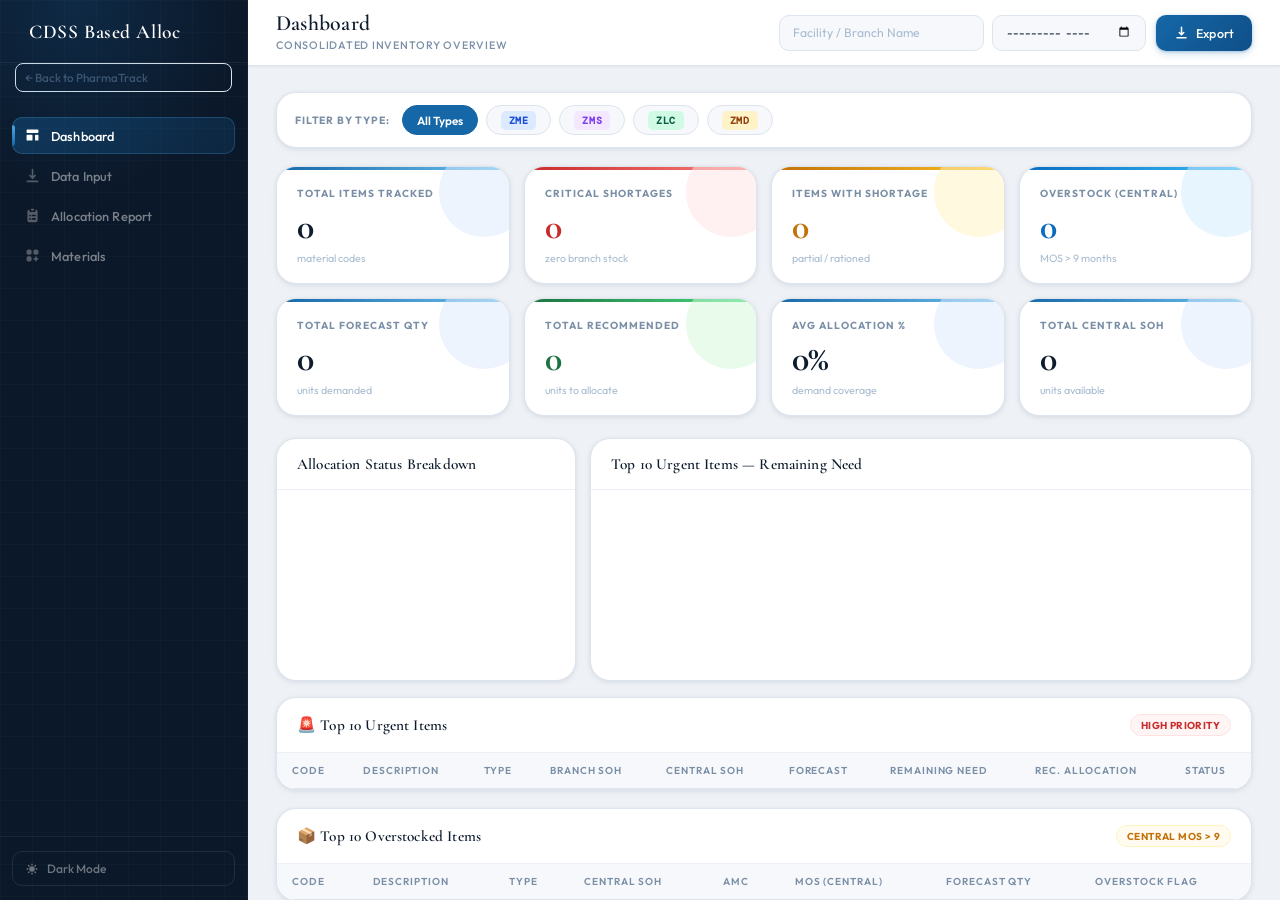
==== pharma-alloc.html @ 8d83d988 "Add files via upload" ====
<!DOCTYPE html>
<html lang="en" data-theme="light">
<head>
  <meta charset="UTF-8" />
  <meta name="viewport" content="width=device-width, initial-scale=1.0" />
  <title>CDSS Based Alloc — Pharmaceutical Inventory Allocation System</title>
  <link rel="preconnect" href="https://fonts.googleapis.com" />
  <link rel="preconnect" href="https://fonts.gstatic.com" crossorigin />
  <link href="https://fonts.googleapis.com/css2?family=Cormorant+Garamond:ital,wght@0,400;0,500;0,600;0,700;1,400&family=Outfit:wght@300;400;500;600;700&family=DM+Mono:wght@400;500&display=swap" rel="stylesheet" />
  <script src="https://cdn.jsdelivr.net/npm/chart.js@4.4.0/dist/chart.umd.min.js"></script>
  <script src="https://cdn.jsdelivr.net/npm/papaparse@5.4.1/papaparse.min.js"></script>
  <script src="https://cdn.jsdelivr.net/npm/xlsx@0.18.5/dist/xlsx.full.min.js"></script>
  <!-- Shared PharmaTrack login session -->
  <script src="https://cdn.jsdelivr.net/npm/@supabase/supabase-js@2"></script>

  <style>
    /* ═══════════════════════════════════════
       TOKENS
    ═══════════════════════════════════════ */
    :root {
      /* Layout */
      --sidebar-w: 248px;
      --header-h: 66px;

      /* Fonts */
      --f-display: 'Cormorant Garamond', Georgia, serif;
      --f-body:    'Outfit', system-ui, sans-serif;
      --f-mono:    'DM Mono', monospace;

      /* Palette – light */
      --bg:            #eef2f7;
      --surface:       #ffffff;
      --surface-2:     #f6f8fb;
      --surface-3:     #f0f4f9;

      --sidebar-bg:    #0b1829;
      --sidebar-2:     #0f2039;
      --sidebar-glow:  rgba(29,122,200,0.18);

      --accent:        #1567a8;
      --accent-h:      #0f4f87;
      --accent-l:      #dbeafe;
      --accent-glow:   rgba(21,103,168,0.18);

      --gold:          #b8892e;
      --gold-l:        #fef3c7;

      --text:          #0e1c2d;
      --text-2:        #3d5168;
      --text-3:        #7a8ea5;
      --text-4:        #a8bcd0;

      --border:        #dde4ed;
      --border-l:      #edf1f7;

      --danger:        #c92a2a;
      --danger-2:      #e03131;
      --danger-l:      #ffe3e3;
      --danger-bg:     #fff5f5;

      --warn:          #c2720a;
      --warn-2:        #e08b0a;
      --warn-l:        #fff3bf;
      --warn-bg:       #fffbf0;

      --success:       #1a7340;
      --success-2:     #2f9e5b;
      --success-l:     #d3f9d8;
      --success-bg:    #f0fff4;

      --info:          #0b6bbf;
      --info-l:        #d0ebff;
      --info-bg:       #f0f8ff;

      /* Shadows */
      --s-xs: 0 1px 2px rgba(14,28,45,0.05);
      --s-sm: 0 1px 4px rgba(14,28,45,0.07), 0 2px 8px rgba(14,28,45,0.04);
      --s-md: 0 4px 16px rgba(14,28,45,0.09), 0 2px 6px rgba(14,28,45,0.04);
      --s-lg: 0 8px 32px rgba(14,28,45,0.12), 0 4px 12px rgba(14,28,45,0.05);

      /* Radii */
      --r-sm:  6px;
      --r-md:  10px;
      --r-lg:  14px;
      --r-xl:  20px;
    }

    [data-theme="dark"] {
      --bg:         #080f1c;
      --surface:    #0f1e32;
      --surface-2:  #142540;
      --surface-3:  #192d4d;
      --text:       #dde8f3;
      --text-2:     #90aac6;
      --text-3:     #5d7a96;
      --text-4:     #3a5270;
      --border:     #1d3050;
      --border-l:   #162540;
      --accent-l:   #1a3558;
      --danger-bg:  #1f0d0d;
      --danger-l:   #3d1515;
      --warn-bg:    #1e1200;
      --warn-l:     #3a2500;
      --success-bg: #0a1f12;
      --success-l:  #183325;
      --info-bg:    #0a1b2e;
      --info-l:     #132a45;
      --s-sm: 0 1px 4px rgba(0,0,0,0.4), 0 2px 8px rgba(0,0,0,0.25);
      --s-md: 0 4px 16px rgba(0,0,0,0.5), 0 2px 6px rgba(0,0,0,0.3);
      --s-lg: 0 8px 32px rgba(0,0,0,0.6), 0 4px 12px rgba(0,0,0,0.35);
    }

    /* ═══════════════════════════════════════
       RESET
    ═══════════════════════════════════════ */
    *, *::before, *::after { box-sizing: border-box; margin: 0; padding: 0; }
    html { font-size: 15px; -webkit-font-smoothing: antialiased; }
    body {
      font-family: var(--f-body);
      background: var(--bg);
      color: var(--text);
      display: flex;
      min-height: 100vh;
      overflow: hidden;
    }
    a { text-decoration: none; }
    button { cursor: pointer; font-family: var(--f-body); }
    input, textarea, select { font-family: var(--f-body); }

    /* ═══════════════════════════════════════
       SIDEBAR
    ═══════════════════════════════════════ */
    .sidebar {
      width: var(--sidebar-w);
      background: var(--sidebar-bg);
      display: flex;
      flex-direction: column;
      position: fixed;
      top: 0; left: 0; bottom: 0;
      z-index: 200;
      transition: transform 0.3s cubic-bezier(.4,0,.2,1);
      border-right: 1px solid rgba(255,255,255,0.04);
    }

    /* Ambient glow behind logo */
    .sidebar::before {
      content: '';
      position: absolute;
      top: 0; left: 0; right: 0;
      height: 200px;
      background: radial-gradient(ellipse at 30% 0%, var(--sidebar-glow) 0%, transparent 70%);
      pointer-events: none;
    }

    /* Fine grid pattern texture */
    .sidebar::after {
      content: '';
      position: absolute;
      inset: 0;
      background-image:
        linear-gradient(rgba(255,255,255,0.02) 1px, transparent 1px),
        linear-gradient(90deg, rgba(255,255,255,0.02) 1px, transparent 1px);
      background-size: 32px 32px;
      pointer-events: none;
    }

    .sidebar-logo {
      display: flex;
      align-items: center;
      gap: 11px;
      padding: 20px 18px 18px;
      border-bottom: 1px solid rgba(255,255,255,0.06);
      position: relative;
      z-index: 1;
    }

    .logo-mark {
      flex-shrink: 0;
      filter: drop-shadow(0 2px 10px rgba(21,103,168,0.6));
    }

    .logo-text {
      font-family: var(--f-display);
      font-size: 1.3rem;
      font-weight: 600;
      color: #fff;
      letter-spacing: 0.03em;
    }

    .sidebar-nav {
      padding: 14px 12px;
      display: flex;
      flex-direction: column;
      gap: 3px;
      flex: 1;
      position: relative;
      z-index: 1;
    }

    .nav-item {
      display: flex;
      align-items: center;
      gap: 10px;
      padding: 10px 12px;
      border-radius: var(--r-md);
      color: rgba(255,255,255,0.45);
      font-size: 0.855rem;
      font-weight: 500;
      letter-spacing: 0.01em;
      transition: all 0.18s ease;
      position: relative;
      overflow: hidden;
    }

    .nav-item svg { width: 17px; height: 17px; flex-shrink: 0; opacity: 0.65; transition: opacity 0.18s; }
    .nav-item:hover { background: rgba(255,255,255,0.06); color: rgba(255,255,255,0.85); }
    .nav-item:hover svg { opacity: 0.9; }

    .nav-item.active {
      background: linear-gradient(135deg, rgba(21,103,168,0.35) 0%, rgba(21,103,168,0.18) 100%);
      color: #fff;
      box-shadow: inset 0 0 0 1px rgba(77,166,224,0.25);
    }

    .nav-item.active::before {
      content: '';
      position: absolute;
      left: 0; top: 22%; bottom: 22%;
      width: 3px;
      background: linear-gradient(180deg, #4da6e0, #1567a8);
      border-radius: 0 3px 3px 0;
    }

    .nav-item.active svg { opacity: 1; }

    .sidebar-bottom {
      padding: 14px 12px;
      border-top: 1px solid rgba(255,255,255,0.06);
      position: relative;
      z-index: 1;
    }

    .theme-toggle {
      display: flex;
      align-items: center;
      gap: 8px;
      width: 100%;
      padding: 9px 12px;
      border-radius: var(--r-md);
      background: transparent;
      border: 1px solid rgba(255,255,255,0.09);
      color: rgba(255,255,255,0.4);
      font-size: 0.8rem;
      font-weight: 500;
      transition: all 0.18s;
    }

    .theme-toggle:hover {
      background: rgba(255,255,255,0.06);
      color: rgba(255,255,255,0.75);
      border-color: rgba(255,255,255,0.18);
    }

    .theme-toggle svg { width: 14px; height: 14px; flex-shrink: 0; }
    [data-theme="light"] .icon-moon { display: none; }
    [data-theme="dark"]  .icon-sun  { display: none; }

    /* ═══════════════════════════════════════
       MAIN CONTENT
    ═══════════════════════════════════════ */
    .main-content {
      margin-left: var(--sidebar-w);
      flex: 1;
      display: flex;
      flex-direction: column;
      height: 100vh;
      overflow: hidden;
    }

    /* ═══════════════════════════════════════
       TOP HEADER
    ═══════════════════════════════════════ */
    .top-header {
      height: var(--header-h);
      background: var(--surface);
      border-bottom: 1px solid var(--border);
      display: flex;
      align-items: center;
      justify-content: space-between;
      padding: 0 28px;
      gap: 16px;
      flex-shrink: 0;
      box-shadow: var(--s-xs);
      position: relative;
      z-index: 10;
    }

    .header-left { display: flex; align-items: center; gap: 14px; }

    .menu-toggle {
      display: none;
      background: none;
      border: none;
      color: var(--text-3);
      padding: 6px;
      border-radius: var(--r-sm);
      transition: background 0.15s;
    }

    .menu-toggle:hover { background: var(--surface-2); }
    .menu-toggle svg { width: 20px; height: 20px; display: block; }

    #pageTitle {
      font-family: var(--f-display);
      font-size: 1.45rem;
      font-weight: 600;
      color: var(--text);
      letter-spacing: 0.01em;
      line-height: 1;
    }

    #pageSubtitle {
      font-size: 0.72rem;
      color: var(--text-3);
      margin-top: 3px;
      letter-spacing: 0.07em;
      text-transform: uppercase;
      font-weight: 500;
    }

    .header-right { display: flex; align-items: center; gap: 10px; }

    .report-meta { display: flex; gap: 8px; }

    .meta-input {
      height: 36px;
      padding: 0 13px;
      border: 1px solid var(--border);
      border-radius: var(--r-md);
      background: var(--surface-2);
      color: var(--text);
      font-size: 0.815rem;
      outline: none;
      transition: border-color 0.2s, box-shadow 0.2s;
    }

    .meta-input:focus {
      border-color: var(--accent);
      box-shadow: 0 0 0 3px var(--accent-glow);
    }

    .meta-input::placeholder { color: var(--text-4); }

    /* ═══════════════════════════════════════
       BUTTONS
    ═══════════════════════════════════════ */
    .btn {
      display: inline-flex;
      align-items: center;
      gap: 7px;
      height: 36px;
      padding: 0 18px;
      border-radius: var(--r-md);
      font-size: 0.835rem;
      font-weight: 500;
      cursor: pointer;
      border: none;
      transition: all 0.2s ease;
      letter-spacing: 0.01em;
      white-space: nowrap;
    }

    .btn svg { width: 15px; height: 15px; flex-shrink: 0; }

    .btn-primary {
      background: linear-gradient(135deg, var(--accent) 0%, var(--accent-h) 100%);
      color: #fff;
      box-shadow: 0 1px 3px rgba(21,103,168,0.3), 0 3px 8px rgba(21,103,168,0.18);
    }

    .btn-primary:hover {
      background: linear-gradient(135deg, #1a78bf 0%, var(--accent) 100%);
      box-shadow: 0 2px 8px rgba(21,103,168,0.4), 0 6px 16px rgba(21,103,168,0.22);
      transform: translateY(-1px);
    }

    .btn-primary:active { transform: translateY(0); box-shadow: var(--s-xs); }

    .btn-outline {
      background: transparent;
      color: var(--text-2);
      border: 1px solid var(--border);
    }

    .btn-outline:hover {
      background: var(--surface-2);
      color: var(--text);
      border-color: var(--text-3);
    }

    .btn-outline.btn-danger { color: var(--danger); border-color: var(--danger-l); }
    .btn-outline.btn-danger:hover { background: var(--danger-bg); border-color: var(--danger-2); }

    .btn-lg {
      height: 44px;
      padding: 0 26px;
      font-size: 0.9rem;
      border-radius: var(--r-lg);
    }

    .btn-sm {
      height: 30px;
      padding: 0 12px;
      font-size: 0.775rem;
      border-radius: var(--r-sm);
    }

    .btn-icon {
      width: 26px;
      height: 26px;
      display: inline-flex;
      align-items: center;
      justify-content: center;
      border-radius: var(--r-sm);
      border: none;
      font-size: 1.1rem;
      line-height: 1;
      transition: all 0.15s;
    }

    .btn-danger-icon { background: var(--danger-bg); color: var(--danger); }
    .btn-danger-icon:hover { background: var(--danger-l); }

    /* Export Dropdown */
    .export-dropdown {
      display: none;
      position: absolute;
      top: calc(var(--header-h) - 6px);
      right: 28px;
      background: var(--surface);
      border: 1px solid var(--border);
      border-radius: var(--r-lg);
      box-shadow: var(--s-lg);
      overflow: hidden;
      min-width: 170px;
      z-index: 300;
      animation: fadeDown 0.15s ease;
    }

    @keyframes fadeDown {
      from { opacity: 0; transform: translateY(-4px); }
      to   { opacity: 1; transform: translateY(0); }
    }

    .export-dropdown.open { display: block; }

    .export-dropdown button {
      display: block;
      width: 100%;
      text-align: left;
      padding: 11px 18px;
      border: none;
      background: none;
      font-size: 0.845rem;
      color: var(--text);
      transition: background 0.12s;
    }

    .export-dropdown button:hover { background: var(--surface-2); }
    .export-dropdown button:first-child { border-radius: var(--r-lg) var(--r-lg) 0 0; }
    .export-dropdown button:last-child  { border-radius: 0 0 var(--r-lg) var(--r-lg); }

    /* ═══════════════════════════════════════
       TAB CONTENT
    ═══════════════════════════════════════ */
    .tab-content {
      display: none;
      flex: 1;
      overflow-y: auto;
      padding: 26px 28px;
    }

    .tab-content.active { display: block; }

    /* Scrollbar */
    .tab-content::-webkit-scrollbar { width: 5px; }
    .tab-content::-webkit-scrollbar-track { background: transparent; }
    .tab-content::-webkit-scrollbar-thumb { background: var(--border); border-radius: 3px; }

    /* ═══════════════════════════════════════
       KPI GRID
    ═══════════════════════════════════════ */
    .kpi-grid {
      display: grid;
      grid-template-columns: repeat(4, 1fr);
      gap: 14px;
      margin-bottom: 22px;
    }

    .kpi-card {
      background: var(--surface);
      border-radius: var(--r-xl);
      padding: 20px 20px 18px;
      box-shadow: var(--s-sm);
      border: 1px solid var(--border);
      position: relative;
      overflow: hidden;
      transition: box-shadow 0.22s, transform 0.22s;
    }

    .kpi-card:hover { box-shadow: var(--s-md); transform: translateY(-2px); }

    /* Gradient accent top bar */
    .kpi-card::before {
      content: '';
      position: absolute;
      top: 0; left: 0; right: 0;
      height: 3px;
      background: linear-gradient(90deg, var(--accent) 0%, #6dc3f0 100%);
      border-radius: var(--r-xl) var(--r-xl) 0 0;
    }

    /* Soft background wash */
    .kpi-card::after {
      content: '';
      position: absolute;
      right: -20px; top: -20px;
      width: 90px; height: 90px;
      border-radius: 50%;
      background: var(--accent-l);
      opacity: 0.5;
      pointer-events: none;
    }

    .kpi-card.kpi-danger::before { background: linear-gradient(90deg, var(--danger), #fc8181); }
    .kpi-card.kpi-danger::after  { background: var(--danger-l); }
    .kpi-card.kpi-warn::before   { background: linear-gradient(90deg, var(--warn), #fbbf24); }
    .kpi-card.kpi-warn::after    { background: var(--warn-l); }
    .kpi-card.kpi-info::before   { background: linear-gradient(90deg, var(--info), #38bdf8); }
    .kpi-card.kpi-info::after    { background: var(--info-l); }
    .kpi-card.kpi-success::before { background: linear-gradient(90deg, var(--success), #4ade80); }
    .kpi-card.kpi-success::after  { background: var(--success-l); }

    .kpi-label {
      font-size: 0.68rem;
      font-weight: 700;
      letter-spacing: 0.1em;
      text-transform: uppercase;
      color: var(--text-3);
      margin-bottom: 9px;
      position: relative;
      z-index: 1;
    }

    .kpi-value {
      font-family: var(--f-display);
      font-size: 2.4rem;
      font-weight: 700;
      color: var(--text);
      line-height: 1;
      letter-spacing: -0.02em;
      position: relative;
      z-index: 1;
    }

    .kpi-danger .kpi-value  { color: var(--danger); }
    .kpi-warn   .kpi-value  { color: var(--warn); }
    .kpi-success .kpi-value { color: var(--success); }
    .kpi-info   .kpi-value  { color: var(--info); }

    .kpi-sub {
      font-size: 0.71rem;
      color: var(--text-4);
      margin-top: 6px;
      position: relative;
      z-index: 1;
    }

    /* ═══════════════════════════════════════
       CHARTS ROW
    ═══════════════════════════════════════ */
    .charts-row {
      display: grid;
      grid-template-columns: 300px 1fr;
      gap: 14px;
      margin-bottom: 16px;
    }

    .chart-card {
      background: var(--surface);
      border-radius: var(--r-xl);
      border: 1px solid var(--border);
      box-shadow: var(--s-sm);
      overflow: hidden;
    }

    .card-header {
      display: flex;
      align-items: center;
      justify-content: space-between;
      padding: 16px 20px;
      border-bottom: 1px solid var(--border-l);
    }

    .card-header h3 {
      font-family: var(--f-display);
      font-size: 1.02rem;
      font-weight: 600;
      color: var(--text);
      letter-spacing: 0.01em;
    }

    .chart-wrap { padding: 18px; }

    /* ═══════════════════════════════════════
       TABLE CARDS
    ═══════════════════════════════════════ */
    .tables-row { margin-bottom: 18px; }

    .table-card {
      background: var(--surface);
      border-radius: var(--r-xl);
      border: 1px solid var(--border);
      box-shadow: var(--s-sm);
      overflow: hidden;
      margin-bottom: 14px;
    }

    .table-scroll { overflow-x: auto; }
    .table-scroll::-webkit-scrollbar { height: 4px; }
    .table-scroll::-webkit-scrollbar-thumb { background: var(--border); border-radius: 3px; }

    .data-table {
      width: 100%;
      border-collapse: collapse;
      font-size: 0.815rem;
    }

    .data-table th {
      background: var(--surface-2);
      color: var(--text-3);
      font-weight: 600;
      font-size: 0.67rem;
      letter-spacing: 0.09em;
      text-transform: uppercase;
      padding: 11px 15px;
      text-align: left;
      border-bottom: 1px solid var(--border);
      white-space: nowrap;
    }

    .data-table td {
      padding: 10px 15px;
      border-bottom: 1px solid var(--border-l);
      color: var(--text);
      vertical-align: middle;
    }

    .data-table tbody tr:last-child td { border-bottom: none; }

    .data-table tbody tr {
      transition: background 0.12s;
    }

    .data-table tbody tr:hover td {
      background: var(--surface-2);
    }

    .data-table .sortable { cursor: pointer; user-select: none; }
    .data-table .sortable:hover { color: var(--text-2); }
    .sort-icon { opacity: 0.35; font-size: 0.6rem; margin-left: 2px; }

    /* ═══════════════════════════════════════
       BADGES
    ═══════════════════════════════════════ */
    .badge {
      display: inline-flex;
      align-items: center;
      height: 22px;
      padding: 0 10px;
      border-radius: 100px;
      font-size: 0.67rem;
      font-weight: 700;
      letter-spacing: 0.04em;
      text-transform: uppercase;
    }

    .badge-danger  { background: var(--danger-bg);  color: var(--danger);  border: 1px solid var(--danger-l); }
    .badge-warn    { background: var(--warn-bg);    color: var(--warn);    border: 1px solid var(--warn-l); }
    .badge-success { background: var(--success-bg); color: var(--success); border: 1px solid var(--success-l); }
    .badge-info    { background: var(--info-bg);    color: var(--info);    border: 1px solid var(--info-l); }

    /* ═══════════════════════════════════════
       STATUS DOTS
    ═══════════════════════════════════════ */
    .dot {
      width: 8px; height: 8px;
      border-radius: 50%;
      display: inline-block;
      flex-shrink: 0;
    }

    .dot-empty   { background: var(--text-4); }
    .dot-ok      { background: var(--success-2); box-shadow: 0 0 0 3px var(--success-l); }
    .dot-warn    { background: var(--warn-2);    box-shadow: 0 0 0 3px var(--warn-l); }
    .dot-danger  { background: var(--danger-2);  box-shadow: 0 0 0 3px var(--danger-l); }

    /* ═══════════════════════════════════════
       DATA INPUT
    ═══════════════════════════════════════ */
    .data-input-grid {
      display: grid;
      grid-template-columns: repeat(3, 1fr);
      gap: 14px;
      margin-bottom: 18px;
    }

    .input-card {
      background: var(--surface);
      border-radius: var(--r-xl);
      border: 1px solid var(--border);
      box-shadow: var(--s-sm);
      overflow: hidden;
    }

    .input-status {
      display: flex;
      align-items: center;
      gap: 6px;
      font-size: 0.775rem;
      color: var(--text-3);
      font-weight: 500;
    }

    .card-desc {
      font-size: 0.77rem;
      color: var(--text-3);
      margin-top: 2px;
    }

    .upload-zone {
      margin: 0 16px 16px;
      border: 1.5px dashed var(--border);
      border-radius: var(--r-lg);
      padding: 26px 18px;
      text-align: center;
      cursor: pointer;
      transition: all 0.2s;
      background: var(--surface-2);
    }

    .upload-zone:hover,
    .upload-zone.drag-over {
      border-color: var(--accent);
      background: var(--accent-l);
    }

    .upload-zone svg {
      width: 34px; height: 34px;
      color: var(--text-4);
      margin-bottom: 10px;
      transition: color 0.2s;
    }

    .upload-zone:hover svg { color: var(--accent); }

    .upload-zone p {
      font-size: 0.82rem;
      color: var(--text-2);
      margin-bottom: 4px;
      line-height: 1.5;
    }

    .upload-zone span {
      font-size: 0.71rem;
      color: var(--text-4);
    }

    .upload-link { color: var(--accent); font-weight: 600; }

    .file-input { display: none; }

    .paste-area { padding: 0 16px 16px; }

    .paste-area label {
      display: block;
      font-size: 0.7rem;
      font-weight: 700;
      text-transform: uppercase;
      letter-spacing: 0.09em;
      color: var(--text-3);
      margin-bottom: 8px;
    }

    .paste-area textarea {
      width: 100%;
      padding: 10px 12px;
      border: 1px solid var(--border);
      border-radius: var(--r-md);
      background: var(--surface-2);
      color: var(--text);
      font-family: var(--f-mono);
      font-size: 0.77rem;
      resize: vertical;
      outline: none;
      transition: border-color 0.2s, box-shadow 0.2s;
      margin-bottom: 8px;
      line-height: 1.6;
    }

    .paste-area textarea:focus {
      border-color: var(--accent);
      box-shadow: 0 0 0 3px var(--accent-glow);
    }

    .data-preview {
      padding: 0 16px 12px;
      font-size: 0.775rem;
      color: var(--text-3);
    }

    /* ═══════════════════════════════════════
       ACTION BAR
    ═══════════════════════════════════════ */
    .action-bar {
      display: flex;
      align-items: center;
      gap: 10px;
      padding: 18px 0 4px;
      flex-wrap: wrap;
    }

    /* ═══════════════════════════════════════
       FILTERS BAR
    ═══════════════════════════════════════ */
    .filters-bar {
      display: flex;
      align-items: center;
      gap: 10px;
      margin-bottom: 14px;
      flex-wrap: wrap;
    }

    .search-box {
      display: flex;
      align-items: center;
      gap: 8px;
      background: var(--surface);
      border: 1px solid var(--border);
      border-radius: var(--r-md);
      padding: 0 13px;
      height: 37px;
      flex: 1;
      min-width: 220px;
      transition: border-color 0.2s, box-shadow 0.2s;
    }

    .search-box:focus-within {
      border-color: var(--accent);
      box-shadow: 0 0 0 3px var(--accent-glow);
    }

    .search-box svg { width: 15px; height: 15px; color: var(--text-3); flex-shrink: 0; }

    .search-box input {
      border: none;
      background: none;
      font-size: 0.83rem;
      color: var(--text);
      outline: none;
      width: 100%;
    }

    .search-box input::placeholder { color: var(--text-4); }

    .filters-bar select {
      height: 37px;
      padding: 0 12px;
      border: 1px solid var(--border);
      border-radius: var(--r-md);
      background: var(--surface);
      color: var(--text);
      font-size: 0.815rem;
      outline: none;
      cursor: pointer;
      transition: border-color 0.2s;
      appearance: none;
      padding-right: 28px;
      background-image: url("data:image/svg+xml,%3Csvg xmlns='http://www.w3.org/2000/svg' width='10' height='6' viewBox='0 0 10 6'%3E%3Cpath d='M1 1l4 4 4-4' stroke='%237a8ea5' stroke-width='1.5' fill='none' stroke-linecap='round'/%3E%3C/svg%3E");
      background-repeat: no-repeat;
      background-position: right 10px center;
    }

    .filters-bar select:focus { border-color: var(--accent); }

    .filter-count {
      font-size: 0.775rem;
      color: var(--text-3);
      white-space: nowrap;
      background: var(--surface);
      border: 1px solid var(--border);
      border-radius: var(--r-sm);
      padding: 5px 12px;
      font-weight: 500;
    }

    /* ═══════════════════════════════════════
       EMPTY STATE
    ═══════════════════════════════════════ */
    .empty-state {
      text-align: center;
      padding: 56px 24px !important;
      color: var(--text-3);
    }

    .empty-icon { font-size: 2.8rem; margin-bottom: 14px; opacity: 0.45; }
    .empty-state p { font-size: 0.875rem; line-height: 1.7; }
    .empty-state strong { color: var(--accent); font-weight: 600; }

    /* ═══════════════════════════════════════
       MATERIALS
    ═══════════════════════════════════════ */
    .materials-layout {
      display: grid;
      grid-template-columns: 1fr 370px;
      gap: 18px;
    }

    .materials-editor {
      background: var(--surface);
      border-radius: var(--r-xl);
      border: 1px solid var(--border);
      box-shadow: var(--s-sm);
      padding: 20px;
    }

    .materials-info { display: flex; flex-direction: column; gap: 14px; }

    .info-card {
      background: var(--surface);
      border-radius: var(--r-xl);
      border: 1px solid var(--border);
      box-shadow: var(--s-sm);
      padding: 20px;
    }

    .info-card h4 {
      font-family: var(--f-display);
      font-size: 1rem;
      font-weight: 600;
      margin-bottom: 13px;
      color: var(--text);
    }

    .info-card ul {
      list-style: none;
      display: flex;
      flex-direction: column;
      gap: 8px;
    }

    .info-card ul li {
      font-size: 0.815rem;
      color: var(--text-2);
      padding-left: 16px;
      position: relative;
      line-height: 1.55;
    }

    .info-card ul li::before {
      content: '›';
      position: absolute;
      left: 0;
      color: var(--accent);
      font-weight: 700;
      font-size: 1rem;
      line-height: 1.3;
    }

    .ref-table { width: 100%; border-collapse: collapse; font-size: 0.79rem; }

    .ref-table td {
      padding: 7px 10px;
      border-bottom: 1px solid var(--border-l);
      color: var(--text-2);
    }

    .ref-table td:first-child {
      font-weight: 600;
      color: var(--text);
      font-family: var(--f-mono);
      font-size: 0.74rem;
      white-space: nowrap;
    }

    .ref-table tr:last-child td { border-bottom: none; }

    .mat-code-input,
    .mat-note-input {
      width: 100%;
      padding: 6px 10px;
      border: 1px solid var(--border);
      border-radius: var(--r-sm);
      background: var(--surface-2);
      color: var(--text);
      font-size: 0.815rem;
      outline: none;
      transition: border-color 0.18s, box-shadow 0.18s;
    }

    .mat-code-input:focus,
    .mat-note-input:focus {
      border-color: var(--accent);
      box-shadow: 0 0 0 2px var(--accent-glow);
    }

    /* ═══════════════════════════════════════
       TOAST
    ═══════════════════════════════════════ */
    .toast {
      position: fixed;
      bottom: 26px;
      right: 26px;
      background: var(--text);
      color: var(--surface);
      padding: 12px 22px;
      border-radius: var(--r-lg);
      font-size: 0.83rem;
      font-weight: 500;
      box-shadow: var(--s-lg);
      opacity: 0;
      transform: translateY(10px);
      transition: all 0.24s cubic-bezier(.4,0,.2,1);
      pointer-events: none;
      z-index: 1000;
      max-width: 340px;
    }

    .toast.show { opacity: 1; transform: translateY(0); }

    /* ═══════════════════════════════════════
       SECTION DIVIDER HELPER
    ═══════════════════════════════════════ */
    .section-label {
      font-size: 0.68rem;
      font-weight: 700;
      letter-spacing: 0.1em;
      text-transform: uppercase;
      color: var(--text-3);
      margin: 0 0 12px;
    }

    /* ═══════════════════════════════════════
       RESPONSIVE
    ═══════════════════════════════════════ */
    @media (max-width: 1280px) {
      .kpi-grid { grid-template-columns: repeat(4, 1fr); }
      .data-input-grid { grid-template-columns: 1fr 1fr; }
    }

    @media (max-width: 1080px) {
      .charts-row { grid-template-columns: 1fr; }
      .kpi-grid { grid-template-columns: repeat(2, 1fr); }
      .materials-layout { grid-template-columns: 1fr; }
    }

    @media (max-width: 768px) {
      :root { --sidebar-w: 0px; }
      .sidebar { transform: translateX(-248px); }
      .sidebar.open { transform: translateX(0); width: 248px; }
      .menu-toggle { display: flex; }
      .main-content { margin-left: 0; }
      .kpi-grid { grid-template-columns: repeat(2, 1fr); }
      .data-input-grid { grid-template-columns: 1fr; }
      .report-meta { display: none; }
      .tab-content { padding: 18px; }
      .top-header { padding: 0 18px; }
    }

    /* ═══════════════════════════════════════
       STATUS CHIPS — richer
    ═══════════════════════════════════════ */
    .status-chip {
      display: inline-flex;
      align-items: center;
      gap: 4px;
      height: 20px;
      padding: 0 9px;
      border-radius: 100px;
      font-size: 0.64rem;
      font-weight: 700;
      letter-spacing: 0.04em;
      text-transform: uppercase;
      white-space: nowrap;
    }
    .status-chip::before {
      content: '';
      width: 5px; height: 5px;
      border-radius: 50%;
      flex-shrink: 0;
    }
    .status-critical  { background: var(--danger-bg);  color: var(--danger-2);  border: 1px solid var(--danger-l); }
    .status-critical::before  { background: var(--danger-2); }
    .status-rationed  { background: var(--warn-bg);    color: var(--warn-2);    border: 1px solid var(--warn-l); }
    .status-rationed::before  { background: var(--warn-2); }
    .status-partial   { background: #fff7eb;            color: #c25e00;          border: 1px solid #fddcb0; }
    .status-partial::before   { background: #c25e00; }
    [data-theme="dark"] .status-partial { background: #1f1200; color: #f6a623; border-color: #4a2c00; }
    .status-full      { background: var(--success-bg); color: var(--success-2); border: 1px solid var(--success-l); }
    .status-full::before      { background: var(--success-2); }
    .status-noneed    { background: var(--surface-3);   color: var(--text-3);    border: 1px solid var(--border); }
    .status-noneed::before    { background: var(--text-4); }

    .overstock-yes { background: var(--warn-bg); color: var(--warn-2); border: 1px solid var(--warn-l); }
    .overstock-no  { font-size: 0.75rem; color: var(--text-3); }

    /* ═══════════════════════════════════════
       TYPE BADGES
    ═══════════════════════════════════════ */
    .type-badge {
      display: inline-flex;
      align-items: center;
      height: 19px;
      padding: 0 8px;
      border-radius: 5px;
      font-size: 0.65rem;
      font-weight: 700;
      letter-spacing: 0.06em;
      font-family: var(--f-mono);
    }
    .type-zme { background: #dbeafe; color: #1d4ed8; }
    [data-theme="dark"] .type-zme { background: #1e3a5f; color: #60a5fa; }
    .type-zms { background: #f3e8ff; color: #7c3aed; }
    [data-theme="dark"] .type-zms { background: #2d1a4a; color: #c084fc; }
    .type-zlc { background: #d1fae5; color: #065f46; }
    [data-theme="dark"] .type-zlc { background: #0a2e1c; color: #34d399; }
    .type-zmd { background: #fef3c7; color: #92400e; }
    [data-theme="dark"] .type-zmd { background: #2c1a00; color: #fbbf24; }
    .type-other { background: var(--surface-3); color: var(--text-3); }

    /* ═══════════════════════════════════════
       FILL-RATE COLOR CODING
    ═══════════════════════════════════════ */
    .fill-high   { color: var(--success-2); font-weight: 600; }
    .fill-mid    { color: var(--warn-2);    font-weight: 600; }
    .fill-low    { color: var(--danger-2);  font-weight: 600; }

    /* ═══════════════════════════════════════
       FILTER BAR — active filter highlight
    ═══════════════════════════════════════ */
    .filters-bar select.filter-active {
      border-color: var(--accent);
      background-color: var(--accent-l);
      color: var(--accent);
      font-weight: 600;
    }

    /* ═══════════════════════════════════════
       ALLOCATION TABLE — MOS color banding
    ═══════════════════════════════════════ */
    .mos-critical { color: var(--danger-2); font-weight: 700; }
    .mos-warn     { color: var(--warn-2);   font-weight: 600; }
    .mos-ok       { color: var(--success-2);}
    .mos-over     { color: var(--info);     font-weight: 600; }

    /* Allocation % bar */
    .alloc-bar-wrap {
      display: flex;
      align-items: center;
      gap: 6px;
      justify-content: flex-end;
    }
    .alloc-bar {
      flex: 1;
      max-width: 48px;
      height: 4px;
      border-radius: 2px;
      background: var(--border);
      overflow: hidden;
    }
    .alloc-bar-fill {
      height: 100%;
      border-radius: 2px;
      transition: width 0.4s ease;
    }
    .alloc-bar-fill.full   { background: var(--success-2); }
    .alloc-bar-fill.mid    { background: var(--warn-2); }
    .alloc-bar-fill.low    { background: var(--danger-2); }

    /* Dot-loaded pulse */
    .dot-loaded {
      background: var(--success-2);
      animation: pulse-dot 2s infinite;
    }
    @keyframes pulse-dot {
      0%, 100% { box-shadow: 0 0 0 0 rgba(47,158,91,0.5); }
      50%       { box-shadow: 0 0 0 4px rgba(47,158,91,0); }
    }

    /* ═══════════════════════════════════════
       DASHBOARD TYPE FILTER
    ═══════════════════════════════════════ */
    .dash-type-filter {
      display: flex;
      align-items: center;
      gap: 8px;
      flex-wrap: wrap;
      margin-bottom: 18px;
      background: var(--surface);
      border: 1px solid var(--border);
      border-radius: var(--r-xl);
      padding: 12px 18px;
      box-shadow: var(--s-sm);
    }
    .dash-filter-label {
      font-size: 0.7rem;
      font-weight: 700;
      text-transform: uppercase;
      letter-spacing: 0.08em;
      color: var(--text-3);
      margin-right: 4px;
    }
    .dash-type-btn {
      display: inline-flex;
      align-items: center;
      gap: 6px;
      height: 30px;
      padding: 0 14px;
      border-radius: 100px;
      border: 1.5px solid var(--border);
      background: var(--surface-2);
      color: var(--text-2);
      font-size: 0.78rem;
      font-weight: 600;
      cursor: pointer;
      transition: all 0.18s;
    }
    .dash-type-btn:hover {
      border-color: var(--accent);
      color: var(--accent);
      background: var(--accent-l);
    }
    .dash-type-btn.active {
      border-color: var(--accent);
      background: var(--accent);
      color: #fff;
    }
    .dash-type-btn.active .type-badge {
      background: rgba(255,255,255,0.25);
      color: #fff;
    }
    .dash-filter-count {
      margin-left: auto;
      font-size: 0.75rem;
      color: var(--text-3);
      font-weight: 500;
    }
  </style>
</head>
<body>

  <!-- Sidebar Navigation -->
  <aside class="sidebar" id="sidebar">
    <div class="sidebar-logo">
      <div class="logo-mark">
        <img src="https://asset.brandfetch.io/id8vB9NYgI/idp5WjO2J_.png" alt="EPSS Logo" width="36" height="36" style="border-radius:6px; object-fit:contain; background:#fff; padding:2px;" onerror="this.style.display='none'" />
      </div>
      <span class="logo-text"><a href="https://cdssrationingsystem.com/" target="_blank" rel="noopener" style="color:inherit;text-decoration:none;">CDSS Based Alloc</a></span>
    </div>
    <a href="index.html" style="display:flex;align-items:center;gap:0.4rem;margin:0 1rem 0.75rem;padding:0.4rem 0.6rem;border-radius:8px;border:1px solid var(--border,#dde4ed);color:var(--text-2,#3d5168);text-decoration:none;font-size:0.78rem;font-weight:500;">
      ← Back to PharmaTrack
    </a>
    <nav class="sidebar-nav">
      <a href="#" class="nav-item active" data-tab="dashboard">
        <svg viewBox="0 0 20 20" fill="currentColor"><path d="M3 4a1 1 0 011-1h12a1 1 0 011 1v2a1 1 0 01-1 1H4a1 1 0 01-1-1V4zm0 6a1 1 0 011-1h5a1 1 0 011 1v5a1 1 0 01-1 1H4a1 1 0 01-1-1v-5zm10 0a1 1 0 011-1h2a1 1 0 011 1v5a1 1 0 01-1 1h-2a1 1 0 01-1-1v-5z"/></svg>
        Dashboard
      </a>
      <a href="#" class="nav-item" data-tab="data-input">
        <svg viewBox="0 0 20 20" fill="currentColor"><path d="M3 17a1 1 0 011-1h12a1 1 0 110 2H4a1 1 0 01-1-1zm3.293-7.707a1 1 0 011.414 0L9 10.586V3a1 1 0 112 0v7.586l1.293-1.293a1 1 0 111.414 1.414l-3 3a1 1 0 01-1.414 0l-3-3a1 1 0 010-1.414z"/></svg>
        Data Input
      </a>
      <a href="#" class="nav-item" data-tab="allocation">
        <svg viewBox="0 0 20 20" fill="currentColor"><path d="M9 2a1 1 0 000 2h2a1 1 0 100-2H9z"/><path fill-rule="evenodd" d="M4 5a2 2 0 012-2 3 3 0 003 3h2a3 3 0 003-3 2 2 0 012 2v11a2 2 0 01-2 2H6a2 2 0 01-2-2V5zm3 4a1 1 0 000 2h.01a1 1 0 100-2H7zm3 0a1 1 0 000 2h3a1 1 0 100-2h-3zm-3 4a1 1 0 100 2h.01a1 1 0 100-2H7zm3 0a1 1 0 100 2h3a1 1 0 100-2h-3z" clip-rule="evenodd"/></svg>
        Allocation Report
      </a>
      <a href="#" class="nav-item" data-tab="materials">
        <svg viewBox="0 0 20 20" fill="currentColor"><path d="M5 3a2 2 0 00-2 2v2a2 2 0 002 2h2a2 2 0 002-2V5a2 2 0 00-2-2H5zM5 11a2 2 0 00-2 2v2a2 2 0 002 2h2a2 2 0 002-2v-2a2 2 0 00-2-2H5zM11 5a2 2 0 012-2h2a2 2 0 012 2v2a2 2 0 01-2 2h-2a2 2 0 01-2-2V5zM14 11a1 1 0 011 1v1h1a1 1 0 110 2h-1v1a1 1 0 11-2 0v-1h-1a1 1 0 110-2h1v-1a1 1 0 011-1z"/></svg>
        Materials
      </a>
    </nav>
    <div class="sidebar-bottom">
      <button class="theme-toggle" id="themeToggle" title="Toggle dark mode">
        <svg class="icon-sun" viewBox="0 0 20 20" fill="currentColor"><path fill-rule="evenodd" d="M10 2a1 1 0 011 1v1a1 1 0 11-2 0V3a1 1 0 011-1zm4 8a4 4 0 11-8 0 4 4 0 018 0zm-.464 4.95l.707.707a1 1 0 001.414-1.414l-.707-.707a1 1 0 00-1.414 1.414zm2.12-10.607a1 1 0 010 1.414l-.706.707a1 1 0 11-1.414-1.414l.707-.707a1 1 0 011.414 0zM17 11a1 1 0 100-2h-1a1 1 0 100 2h1zm-7 4a1 1 0 011 1v1a1 1 0 11-2 0v-1a1 1 0 011-1zM5.05 6.464A1 1 0 106.465 5.05l-.708-.707a1 1 0 00-1.414 1.414l.707.707zm1.414 8.486l-.707.707a1 1 0 01-1.414-1.414l.707-.707a1 1 0 011.414 1.414zM4 11a1 1 0 100-2H3a1 1 0 000 2h1z" clip-rule="evenodd"/></svg>
        <svg class="icon-moon" viewBox="0 0 20 20" fill="currentColor"><path d="M17.293 13.293A8 8 0 016.707 2.707a8.001 8.001 0 1010.586 10.586z"/></svg>
        <span>Dark Mode</span>
      </button>
    </div>
  </aside>

  <!-- Main Content -->
  <main class="main-content">

    <!-- Header -->
    <header class="top-header">
      <div class="header-left">
        <button class="menu-toggle" id="menuToggle">
          <svg viewBox="0 0 20 20" fill="currentColor"><path fill-rule="evenodd" d="M3 5a1 1 0 011-1h12a1 1 0 110 2H4a1 1 0 01-1-1zM3 10a1 1 0 011-1h12a1 1 0 110 2H4a1 1 0 01-1-1zM3 15a1 1 0 011-1h12a1 1 0 110 2H4a1 1 0 01-1-1z" clip-rule="evenodd"/></svg>
        </button>
        <div class="header-title-group">
          <h1 id="pageTitle">Dashboard</h1>
          <p id="pageSubtitle">Consolidated inventory overview</p>
        </div>
      </div>
      <div class="header-right">
        <div class="report-meta">
          <input type="text" id="facilityName" placeholder="Facility / Branch Name" class="meta-input" />
          <input type="month" id="reportingPeriod" class="meta-input" />
        </div>
        <div style="position:relative;">
          <button class="btn btn-primary" id="exportBtn">
            <svg viewBox="0 0 20 20" fill="currentColor"><path fill-rule="evenodd" d="M3 17a1 1 0 011-1h12a1 1 0 110 2H4a1 1 0 01-1-1zm3.293-7.707a1 1 0 011.414 0L9 10.586V3a1 1 0 112 0v7.586l1.293-1.293a1 1 0 111.414 1.414l-3 3a1 1 0 01-1.414 0l-3-3a1 1 0 010-1.414z" clip-rule="evenodd"/></svg>
            Export
          </button>
          <div class="export-dropdown" id="exportDropdown">
            <button onclick="exportAsCSV()">CSV</button>
            <button onclick="exportAsExcel()">Excel (.xlsx)</button>
          </div>
        </div>
      </div>
    </header>

    <!-- TAB: Dashboard -->
    <section class="tab-content active" id="tab-dashboard">

      <!-- Dashboard Type Filter -->
      <div class="dash-type-filter" id="dashTypeFilter">
        <span class="dash-filter-label">Filter by Type:</span>
        <button class="dash-type-btn active" data-type="">All Types</button>
        <button class="dash-type-btn" data-type="ZME"><span class="type-badge type-zme">ZME</span></button>
        <button class="dash-type-btn" data-type="ZMS"><span class="type-badge type-zms">ZMS</span></button>
        <button class="dash-type-btn" data-type="ZLC"><span class="type-badge type-zlc">ZLC</span></button>
        <button class="dash-type-btn" data-type="ZMD"><span class="type-badge type-zmd">ZMD</span></button>
        <span class="dash-filter-count" id="dashFilterCount"></span>
      </div>

      <div class="kpi-grid" id="kpiGrid">
        <div class="kpi-card">
          <div class="kpi-label">Total Items Tracked</div>
          <div class="kpi-value" id="kpi-total">0</div>
          <div class="kpi-sub">material codes</div>
        </div>
        <div class="kpi-card kpi-danger">
          <div class="kpi-label">Critical Shortages</div>
          <div class="kpi-value" id="kpi-critical">0</div>
          <div class="kpi-sub">zero branch stock</div>
        </div>
        <div class="kpi-card kpi-warn">
          <div class="kpi-label">Items with Shortage</div>
          <div class="kpi-value" id="kpi-shortage">0</div>
          <div class="kpi-sub">partial / rationed</div>
        </div>
        <div class="kpi-card kpi-info">
          <div class="kpi-label">Overstock (Central)</div>
          <div class="kpi-value" id="kpi-overstock">0</div>
          <div class="kpi-sub">MOS &gt; 9 months</div>
        </div>
        <div class="kpi-card">
          <div class="kpi-label">Total Forecast Qty</div>
          <div class="kpi-value" id="kpi-forecast">0</div>
          <div class="kpi-sub">units demanded</div>
        </div>
        <div class="kpi-card kpi-success">
          <div class="kpi-label">Total Recommended</div>
          <div class="kpi-value" id="kpi-allocation">0</div>
          <div class="kpi-sub">units to allocate</div>
        </div>
        <div class="kpi-card">
          <div class="kpi-label">Avg Allocation %</div>
          <div class="kpi-value" id="kpi-avgpct">0%</div>
          <div class="kpi-sub">demand coverage</div>
        </div>
        <div class="kpi-card">
          <div class="kpi-label">Total Central SOH</div>
          <div class="kpi-value" id="kpi-centralsoh">0</div>
          <div class="kpi-sub">units available</div>
        </div>
      </div>

      <div class="charts-row">
        <div class="chart-card">
          <div class="card-header">
            <h3>Allocation Status Breakdown</h3>
          </div>
          <div class="chart-wrap" style="max-width:280px;margin:0 auto;">
            <canvas id="statusChart"></canvas>
          </div>
        </div>
        <div class="chart-card chart-card-wide">
          <div class="card-header">
            <h3>Top 10 Urgent Items — Remaining Need</h3>
          </div>
          <div class="chart-wrap">
            <canvas id="urgentChart"></canvas>
          </div>
        </div>
      </div>

      <div class="tables-row">
        <div class="table-card">
          <div class="card-header">
            <h3>🚨 Top 10 Urgent Items</h3>
            <span class="badge badge-danger">High Priority</span>
          </div>
          <div class="table-scroll">
            <table class="data-table" id="urgentTable">
              <thead>
                <tr>
                  <th>Code</th><th>Description</th><th>Type</th>
                  <th>Branch SOH</th><th>Central SOH</th>
                  <th>Forecast</th><th>Remaining Need</th>
                  <th>Rec. Allocation</th><th>Status</th>
                </tr>
              </thead>
              <tbody id="urgentTbody"></tbody>
            </table>
          </div>
        </div>
      </div>

      <div class="tables-row">
        <div class="table-card">
          <div class="card-header">
            <h3>📦 Top 10 Overstocked Items</h3>
            <span class="badge badge-warn">Central MOS &gt; 9</span>
          </div>
          <div class="table-scroll">
            <table class="data-table" id="overstockTable">
              <thead>
                <tr>
                  <th>Code</th><th>Description</th><th>Type</th>
                  <th>Central SOH</th><th>AMC</th><th>MOS (Central)</th>
                  <th>Forecast Qty</th><th>Overstock Flag</th>
                </tr>
              </thead>
              <tbody id="overstockTbody"></tbody>
            </table>
          </div>
        </div>
      </div>
    </section>

    <!-- TAB: Data Input -->
    <section class="tab-content" id="tab-data-input">
      <div class="data-input-grid">

        <!-- Branch CDSS -->
        <div class="input-card" id="card-branch">
          <div class="card-header">
            <div>
              <h3>🏥 Branch CDSS</h3>
              <p class="card-desc">Branch stock and demand data</p>
            </div>
            <div class="input-status" id="status-branch">
              <span class="dot dot-empty"></span> No data
            </div>
          </div>
          <div class="upload-zone" id="zone-branch" data-target="branch">
            <svg viewBox="0 0 48 48" fill="none"><path d="M24 8v24M14 18l10-10 10 10" stroke="currentColor" stroke-width="3" stroke-linecap="round" stroke-linejoin="round"/><path d="M8 36h32" stroke="currentColor" stroke-width="3" stroke-linecap="round"/></svg>
            <p>Drop CSV file here or <label class="upload-link">browse<input type="file" accept=".csv,.xlsx" class="file-input" id="file-branch" /></label></p>
            <span>CSV or Excel · Columns: Material Code, Description, Material Type Code, Stock on Hand, AMC, MOS, Forecast Qty, Delivered Qty (+ 4 auto-calc columns optional)</span>
          </div>
          <div class="paste-area">
            <label>Or paste CSV data directly:</label>
            <textarea id="paste-branch" placeholder="Material Code,Description,Material Type Code,Stock on Hand,AMC,MOS,Forecast Qty,Delivered Qty&#10;MAT001,Paracetamol 500mg Tab,ZME,1200,300,4,500,200&#10;MAT002,Amoxicillin 250mg Cap,ZME,0,150,0,300,0" rows="5"></textarea>
            <button class="btn btn-sm btn-outline" onclick="parsePaste('branch')">Load Pasted Data</button>
          </div>
          <div class="data-preview" id="preview-branch"></div>
        </div>

        <!-- Central Warehouse -->
        <div class="input-card" id="card-central">
          <div class="card-header">
            <div>
              <h3>🏭 Central Warehouse</h3>
              <p class="card-desc">Central stock levels and AMC</p>
            </div>
            <div class="input-status" id="status-central">
              <span class="dot dot-empty"></span> No data
            </div>
          </div>
          <div class="upload-zone" id="zone-central" data-target="central">
            <svg viewBox="0 0 48 48" fill="none"><path d="M24 8v24M14 18l10-10 10 10" stroke="currentColor" stroke-width="3" stroke-linecap="round" stroke-linejoin="round"/><path d="M8 36h32" stroke="currentColor" stroke-width="3" stroke-linecap="round"/></svg>
            <p>Drop CSV file here or <label class="upload-link">browse<input type="file" accept=".csv,.xlsx" class="file-input" id="file-central" /></label></p>
            <span>CSV or Excel · 13-column format (Product ID, Material Code, Description, ...)</span>
          </div>
          <div class="paste-area">
            <label>Or paste CSV data directly:</label>
            <textarea id="paste-central" placeholder="Material Code,Description,Material Type Code,Stock on Hand,AMC,MOS,Forecast Qty,Delivered Qty&#10;MAT001,Paracetamol 500mg Tab,ZME,5000,300,16.7,500,200" rows="5"></textarea>
            <button class="btn btn-sm btn-outline" onclick="parsePaste('central')">Load Pasted Data</button>
          </div>
          <div class="data-preview" id="preview-central"></div>
        </div>

        <!-- National Branches -->
        <div class="input-card" id="card-national">
          <div class="card-header">
            <div>
              <h3>🌐 National Branches</h3>
              <p class="card-desc">Aggregated national branch data</p>
            </div>
            <div class="input-status" id="status-national">
              <span class="dot dot-empty"></span> No data
            </div>
          </div>
          <div class="upload-zone" id="zone-national" data-target="national">
            <svg viewBox="0 0 48 48" fill="none"><path d="M24 8v24M14 18l10-10 10 10" stroke="currentColor" stroke-width="3" stroke-linecap="round" stroke-linejoin="round"/><path d="M8 36h32" stroke="currentColor" stroke-width="3" stroke-linecap="round"/></svg>
            <p>Drop CSV file here or <label class="upload-link">browse<input type="file" accept=".csv,.xlsx" class="file-input" id="file-national" /></label></p>
            <span>CSV or Excel · 13-column format (Product ID, Material Code, Description, ...)</span>
          </div>
          <div class="paste-area">
            <label>Or paste CSV data directly:</label>
            <textarea id="paste-national" placeholder="Material Code,Description,Material Type Code,Stock on Hand,AMC,MOS,Forecast Qty,Delivered Qty&#10;MAT001,Paracetamol 500mg Tab,ZME,8000,300,26.7,1500,600" rows="5"></textarea>
            <button class="btn btn-sm btn-outline" onclick="parsePaste('national')">Load Pasted Data</button>
          </div>
          <div class="data-preview" id="preview-national"></div>
        </div>

      </div>

      <div class="action-bar">
        <button class="btn btn-lg btn-primary" id="calcBtn" onclick="runAllCalculations()">
          <svg viewBox="0 0 20 20" fill="currentColor"><path fill-rule="evenodd" d="M11.3 1.046A1 1 0 0112 2v5h4a1 1 0 01.82 1.573l-7 10A1 1 0 018 18v-5H4a1 1 0 01-.82-1.573l7-10a1 1 0 011.12-.38z" clip-rule="evenodd"/></svg>
          Calculate Allocation Report
        </button>
        <button class="btn btn-outline" onclick="loadSampleData()">Load Sample Data</button>
        <button class="btn btn-outline btn-danger" onclick="clearAllData()">Clear All</button>
      </div>
    </section>

    <!-- TAB: Allocation Report -->
    <section class="tab-content" id="tab-allocation">
      <div class="filters-bar">
        <div class="search-box">
          <svg viewBox="0 0 20 20" fill="currentColor"><path fill-rule="evenodd" d="M8 4a4 4 0 100 8 4 4 0 000-8zM2 8a6 6 0 1110.89 3.476l4.817 4.817a1 1 0 01-1.414 1.414l-4.816-4.816A6 6 0 012 8z" clip-rule="evenodd"/></svg>
          <input type="text" id="searchInput" placeholder="Search material code or description…" oninput="filterTable()" />
        </div>
        <select id="filterStatus" onchange="filterTable()">
          <option value="">All Statuses</option>
          <option value="Critical Shortage">Critical Shortage</option>
          <option value="Rationed">Rationed</option>
          <option value="Partial">Partial</option>
          <option value="Full">Full</option>
          <option value="No Need">No Need</option>
        </select>
        <select id="filterType" onchange="filterTable()">
          <option value="">All Types</option>
          <option value="ZME">ZME</option>
          <option value="ZMS">ZMS</option>
          <option value="ZLC">ZLC</option>
          <option value="ZMD">ZMD</option>
        </select>
        <select id="filterOverstock" onchange="filterTable()">
          <option value="">All Overstock Flags</option>
          <option value="OVERSTOCK">OVERSTOCK</option>
          <option value="OK">OK</option>
        </select>
        <button class="btn btn-sm btn-outline" id="clearFiltersBtn" onclick="clearFilters()" title="Clear all filters" style="display:none;">✕ Clear</button>
        <span class="filter-count" id="filterCount">0 items</span>
      </div>

      <div class="table-card" style="margin-top:0">
        <div class="table-scroll">
          <table class="data-table allocation-table" id="allocationTable">
            <thead>
              <tr>
                <th class="sortable" data-col="materialCode" onclick="sortTable('materialCode')">Material Code <span class="sort-icon">↕</span></th>
                <th class="sortable" data-col="description" onclick="sortTable('description')">Description <span class="sort-icon">↕</span></th>
                <th class="sortable" data-col="materialType" onclick="sortTable('materialType')">Material Type <span class="sort-icon">↕</span></th>
                <th class="sortable" data-col="recommendedAllocation" onclick="sortTable('recommendedAllocation')">Recommended Allocation <span class="sort-icon">↕</span></th>
                <th class="sortable" data-col="branchSOH" onclick="sortTable('branchSOH')">Branch SOH <span class="sort-icon">↕</span></th>
                <th class="sortable" data-col="centralSOH" onclick="sortTable('centralSOH')">Central SOH <span class="sort-icon">↕</span></th>
                <th class="sortable" data-col="nationalSOH" onclick="sortTable('nationalSOH')">National SOH <span class="sort-icon">↕</span></th>
                <th class="sortable" data-col="branchForecast" onclick="sortTable('branchForecast')">Branch Forecast Qty <span class="sort-icon">↕</span></th>
                <th class="sortable" data-col="deliveredQty" onclick="sortTable('deliveredQty')">Delivered Qty <span class="sort-icon">↕</span></th>
                <th class="sortable" data-col="fillRateQtyPct" onclick="sortTable('fillRateQtyPct')">Fill Rate Qty % <span class="sort-icon">↕</span></th>
                <th class="sortable" data-col="branchRemainingNeed" onclick="sortTable('branchRemainingNeed')">Branch Remaining Need <span class="sort-icon">↕</span></th>
                <th class="sortable" data-col="nationalRemainingNeed" onclick="sortTable('nationalRemainingNeed')">National Remaining Need <span class="sort-icon">↕</span></th>
                <th class="sortable" data-col="allocationStatus" onclick="sortTable('allocationStatus')">Allocation Status <span class="sort-icon">↕</span></th>
                <th>Comments</th>
                <th class="sortable" data-col="suggestedRedistribution" onclick="sortTable('suggestedRedistribution')">Suggested Redistribution <span class="sort-icon">↕</span></th>
              </tr>
            </thead>
            <tbody id="allocationTbody">
              <tr>
                <td colspan="15" class="empty-state">
                  <div class="empty-icon">📋</div>
                  <p>No allocation data yet.</p>
                  <p>Go to <strong>Data Input</strong> to load your source data.</p>
                </td>
              </tr>
            </tbody>
          </table>
        </div>
      </div>
    </section>

    <!-- TAB: Materials -->
    <section class="tab-content" id="tab-materials">
      <div class="materials-layout">
        <div class="materials-editor">
          <div class="card-header" style="padding:0 0 16px; border-bottom:1px solid var(--border-l); margin-bottom:16px;">
            <h3>Material Codes</h3>
            <button class="btn btn-sm btn-primary" onclick="addMaterialRow()">+ Add Row</button>
          </div>
          <p class="card-desc" style="margin-bottom:1rem;">Enter the material codes you want to track. These drive the Allocation Report lookups.</p>
          <div class="action-bar" style="padding:0;margin-bottom:1rem;">
            <button class="btn btn-primary" onclick="applyMaterialCodes()">Apply &amp; Recalculate</button>
            <button class="btn btn-outline" onclick="importMaterialCodesFromData()">Auto-detect from Data</button>
            <button class="btn btn-outline" onclick="clearMaterialCodes()">Clear All</button>
          </div>
          <div class="table-scroll">
            <table class="data-table" id="materialTable">
              <thead><tr><th>#</th><th>Material Code</th><th>Notes</th><th></th></tr></thead>
              <tbody id="materialTbody">
                <tr class="material-row" data-idx="0">
                  <td>1</td>
                  <td><input type="text" class="mat-code-input" placeholder="e.g. MAT001" /></td>
                  <td><input type="text" class="mat-note-input" placeholder="Optional note" /></td>
                  <td><button class="btn-icon btn-danger-icon" onclick="removeMaterialRow(this)">×</button></td>
                </tr>
              </tbody>
            </table>
          </div>

          <div class="paste-area" style="margin-top:1.5rem;">
            <label>Or paste a list of material codes (one per line):</label>
            <textarea id="pasteMaterials" placeholder="MAT001&#10;MAT002&#10;MAT003" rows="5"></textarea>
            <button class="btn btn-sm btn-outline" onclick="parseMaterialPaste()">Load Codes</button>
          </div>
        </div>

        <div class="materials-info">
          <div class="info-card">
            <h4>📌 How It Works</h4>
            <ul>
              <li>Add material codes you want to track in the Allocation Report</li>
              <li>CDSS Based Alloc looks up each code across all three source sheets</li>
              <li>Missing codes show blank rows (no error)</li>
              <li>Use <strong>Auto-detect</strong> to populate from uploaded data</li>
            </ul>
          </div>
          <div class="info-card">
            <h4>📋 Column Reference</h4>
            <table class="ref-table">
              <tr><td>Material Code</td><td>Col 1 — Primary lookup key</td></tr>
              <tr><td>Description</td><td>Col 2 — From Branch CDSS</td></tr>
              <tr><td>Material Type</td><td>Col 3 — Branch CDSS (ZME/ZMS/ZLC/ZMD)</td></tr>
              <tr><td>Branch SOH</td><td>Col 4 — Branch CDSS</td></tr>
              <tr><td>Central SOH</td><td>Col 4 — Central Warehouse</td></tr>
              <tr><td>National SOH</td><td>Col 4 — National Branches</td></tr>
              <tr><td>Branch Forecast Qty</td><td>Col 7 — Branch CDSS</td></tr>
              <tr><td>Delivered Qty</td><td>Col 8 — Branch CDSS</td></tr>
              <tr><td>Fill Rate Qty %</td><td>Auto-calc (Delivered/Forecast)</td></tr>
              <tr><td>Branch Remaining Need</td><td>Auto-calc (Forecast − Delivered)</td></tr>
              <tr><td>National Remaining Need</td><td>Auto-calc (sum across branches)</td></tr>
              <tr><td>Recommended Allocation</td><td>Auto-calc (need vs. available stock)</td></tr>
              <tr><td>Allocation Status</td><td>Auto-calc (Full/Partial/Rationed/etc.)</td></tr>
              <tr><td>Comments</td><td>Branch CDSS / manual entry</td></tr>
              <tr><td>Suggested Redistribution</td><td>Auto-calc (from overstock branches)</td></tr>
            </table>
          </div>
        </div>
      </div>
    </section>

  </main>

  <!-- Toast Notification -->
  <div class="toast" id="toast"></div>

  <!-- Shared PharmaTrack login/session — gates this page the same way -->
  <script src="auth.js"></script>
  <script src="filters.js"></script>
  <script src="permissions.js"></script>
  <script src="idle-logout.js"></script>
  <script src="alloc-script.js"></script>
</body>
</html>
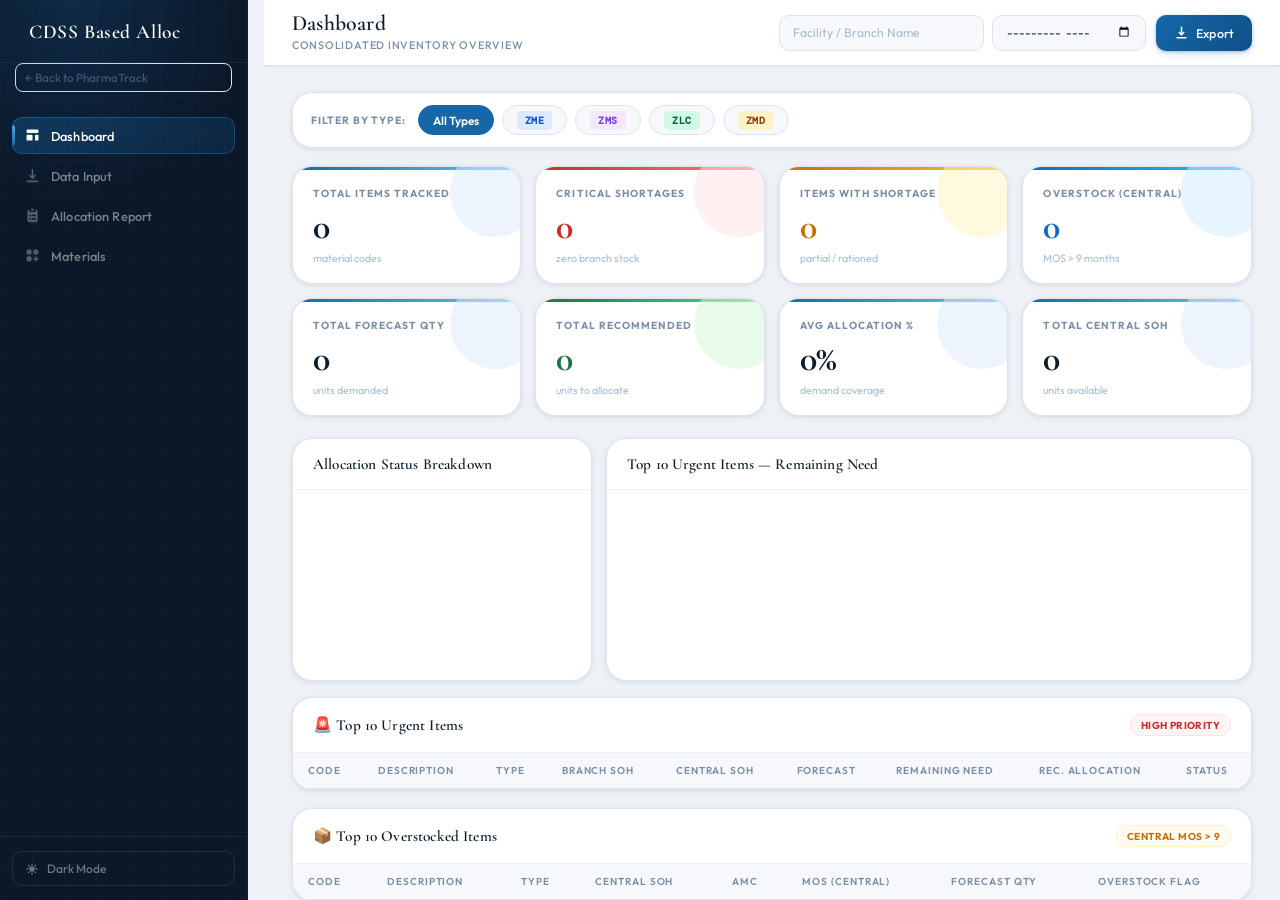
==== commit 2428a2d3: "Add files via upload" ====
--- a/pharma-alloc.html
+++ b/pharma-alloc.html
@@ -7,6 +7,20 @@
   <link rel="preconnect" href="https://fonts.googleapis.com" />
   <link rel="preconnect" href="https://fonts.gstatic.com" crossorigin />
   <link href="https://fonts.googleapis.com/css2?family=Cormorant+Garamond:ital,wght@0,400;0,500;0,600;0,700;1,400&family=Outfit:wght@300;400;500;600;700&family=DM+Mono:wght@400;500&display=swap" rel="stylesheet" />
+
+  <!-- ══ PWA: manifest + platform meta tags ══ -->
+  <link rel="icon" type="image/png" href="epss-logo.png" />
+  <link rel="manifest" href="manifest.json" />
+  <meta name="theme-color" content="#0e1420" />
+  <meta name="mobile-web-app-capable" content="yes" />
+  <meta name="application-name" content="EPSS Stock" />
+  <meta name="apple-mobile-web-app-capable" content="yes" />
+  <meta name="apple-mobile-web-app-status-bar-style" content="black-translucent" />
+  <meta name="apple-mobile-web-app-title" content="EPSS Stock" />
+  <link rel="apple-touch-icon" href="apple-touch-icon.png" />
+  <link rel="apple-touch-icon" sizes="192x192" href="icon-192.png" />
+  <meta name="format-detection" content="telephone=no,email=no,address=no" />
+  <link rel="stylesheet" href="pwa-mobile.css" />
   <script src="https://cdn.jsdelivr.net/npm/chart.js@4.4.0/dist/chart.umd.min.js"></script>
   <script src="https://cdn.jsdelivr.net/npm/papaparse@5.4.1/papaparse.min.js"></script>
   <script src="https://cdn.jsdelivr.net/npm/xlsx@0.18.5/dist/xlsx.full.min.js"></script>
@@ -1684,5 +1698,9 @@
   <script src="permissions.js"></script>
   <script src="idle-logout.js"></script>
   <script src="alloc-script.js"></script>
+
+  <!-- ══ PWA: service worker registration, install prompt, mobile drawer nav ══ -->
+  <script src="pwa-register.js" defer></script>
+  <script src="pwa-mobile-nav.js" defer></script>
 </body>
 </html>
--- a/pwa-mobile.css
+++ b/pwa-mobile.css
@@ -0,0 +1,210 @@
+/* ════════════════════════════════════════════════════════════════
+   pwa-mobile.css — mobile-only responsive improvements.
+   Load this AFTER style.css:
+       <link rel="stylesheet" href="style.css" />
+       <link rel="stylesheet" href="css/pwa-mobile.css" />
+
+   EVERY rule in this file is wrapped in a max-width media query, so
+   nothing here can ever change desktop/laptop layout. Safe to add
+   without touching the existing style.css.
+   ════════════════════════════════════════════════════════════════ */
+
+/* ── Respect the iPhone notch / home-indicator / status bar in
+   standalone (installed) mode. Harmless on desktop and in-browser. ── */
+:root {
+  --safe-top: env(safe-area-inset-top, 0px);
+  --safe-bottom: env(safe-area-inset-bottom, 0px);
+  --safe-left: env(safe-area-inset-left, 0px);
+  --safe-right: env(safe-area-inset-right, 0px);
+}
+
+@media (max-width: 900px) {
+
+  /* ══════════════════════════════════════════════════════════
+     1) LAYOUT / SIDEBAR — collapse to an off-canvas drawer
+     ══════════════════════════════════════════════════════════ */
+  body {
+    padding-top: var(--safe-top);
+    padding-bottom: var(--safe-bottom);
+  }
+
+  #sidebar {
+    position: fixed;
+    top: 0;
+    left: 0;
+    height: 100vh;
+    height: 100dvh;
+    width: 82vw;
+    max-width: 320px;
+    z-index: 4000;
+    transform: translateX(-100%);
+    transition: transform 0.25s ease;
+    overflow-y: auto;
+    padding-top: calc(var(--safe-top) + 12px);
+    box-shadow: 2px 0 24px rgba(0,0,0,0.35);
+  }
+
+  #sidebar.mobile-open {
+    transform: translateX(0);
+  }
+
+  /* Dim/backdrop behind the open drawer — toggled via JS (see
+     pwa-mobile-nav.js snippet in the implementation instructions) */
+  .mobile-sidebar-backdrop {
+    display: none;
+    position: fixed;
+    inset: 0;
+    background: rgba(0,0,0,0.5);
+    z-index: 3900;
+  }
+  .mobile-sidebar-backdrop.active {
+    display: block;
+  }
+
+  /* Hamburger button to open the drawer — inject in the header */
+  .mobile-menu-toggle {
+    display: inline-flex;
+    align-items: center;
+    justify-content: center;
+    width: 40px;
+    height: 40px;
+    border-radius: 10px;
+    border: 1px solid var(--border, #22304a);
+    background: var(--surface, #0e1420);
+    color: var(--text, #e7ecf3);
+    font-size: 1.2rem;
+    cursor: pointer;
+  }
+
+  #main {
+    margin-left: 0 !important;
+    width: 100% !important;
+    padding: 12px !important;
+    padding-bottom: calc(16px + var(--safe-bottom));
+  }
+
+  /* ══════════════════════════════════════════════════════════
+     2) TABLES — horizontal scroll with sticky first column +
+        sticky header, so long/wide tables stay usable on a phone
+        instead of squeezing every column unreadably small.
+     ══════════════════════════════════════════════════════════ */
+  .table-wrap,
+  .um-table-wrap,
+  table {
+    max-width: 100%;
+  }
+
+  /* Wrap any bare <table> not already inside a scroll container.
+     (Apply class="table-scroll" around tables that need it, or rely
+     on this generic fallback selector.) */
+  table {
+    display: block;
+    overflow-x: auto;
+    -webkit-overflow-scrolling: touch;
+    white-space: nowrap;
+  }
+
+  table thead {
+    position: sticky;
+    top: 0;
+    z-index: 2;
+  }
+
+  /* Keep the first column (usually item/branch name) visible while
+     scrolling horizontally through wide tables — huge usability win
+     on mobile for tables with 10+ numeric columns. */
+  table tr > *:first-child {
+    position: sticky;
+    left: 0;
+    z-index: 1;
+    background: var(--surface, #0e1420);
+    box-shadow: 2px 0 4px rgba(0,0,0,0.15);
+  }
+  table thead tr > *:first-child {
+    z-index: 3;
+  }
+
+  /* Slightly denser padding + smaller font so more columns fit
+     on-screen before scrolling kicks in. */
+  table th,
+  table td {
+    padding: 8px 10px !important;
+    font-size: 0.76rem !important;
+  }
+
+  /* Existing card-style table (user-management) already ships its
+     own mobile layout at 640px in style.css — leave it as-is; this
+     block only affects the generic dense data tables. */
+
+  /* ══════════════════════════════════════════════════════════
+     3) FILTER BARS — stack vertically, full-width controls,
+        larger tap targets.
+     ══════════════════════════════════════════════════════════ */
+  [class*="filter"],
+  .exprisk-tab-bar {
+    flex-wrap: wrap;
+  }
+
+  [class*="filter-row"],
+  [class*="filter-bar"] {
+    flex-direction: column;
+    align-items: stretch !important;
+  }
+
+  select,
+  input[type="text"],
+  input[type="search"],
+  input[type="date"],
+  input[type="number"] {
+    font-size: 16px !important; /* prevents iOS Safari auto-zoom on focus */
+    min-height: 40px;
+  }
+
+  /* ══════════════════════════════════════════════════════════
+     4) BUTTONS — larger tap targets (44px min per WCAG/iOS HIG)
+     ══════════════════════════════════════════════════════════ */
+  .apply-btn,
+  button,
+  .btn {
+    min-height: 40px;
+    padding-top: 10px;
+    padding-bottom: 10px;
+  }
+
+  .apply-btn.small,
+  button.small {
+    min-height: 36px;
+  }
+
+  /* Give adjacent buttons breathing room so thumbs don't mis-tap */
+  .apply-btn + .apply-btn {
+    margin-left: 8px;
+  }
+
+  /* ══════════════════════════════════════════════════════════
+     5) MISC — modals/overlays should fill more of a small screen
+     ══════════════════════════════════════════════════════════ */
+  [class*="modal"] {
+    width: 94vw !important;
+    max-width: 94vw !important;
+    max-height: 88vh;
+    overflow-y: auto;
+  }
+}
+
+/* ── Extra-small phones ── */
+@media (max-width: 400px) {
+  table th,
+  table td {
+    padding: 6px 8px !important;
+    font-size: 0.72rem !important;
+  }
+}
+
+/* ── Standalone (installed PWA) tweaks: hide any "install"/browser-only
+   affordances once the app is already running as an installed app. ── */
+@media (display-mode: standalone) {
+  .pwa-install-only {
+    display: none !important;
+  }
+}
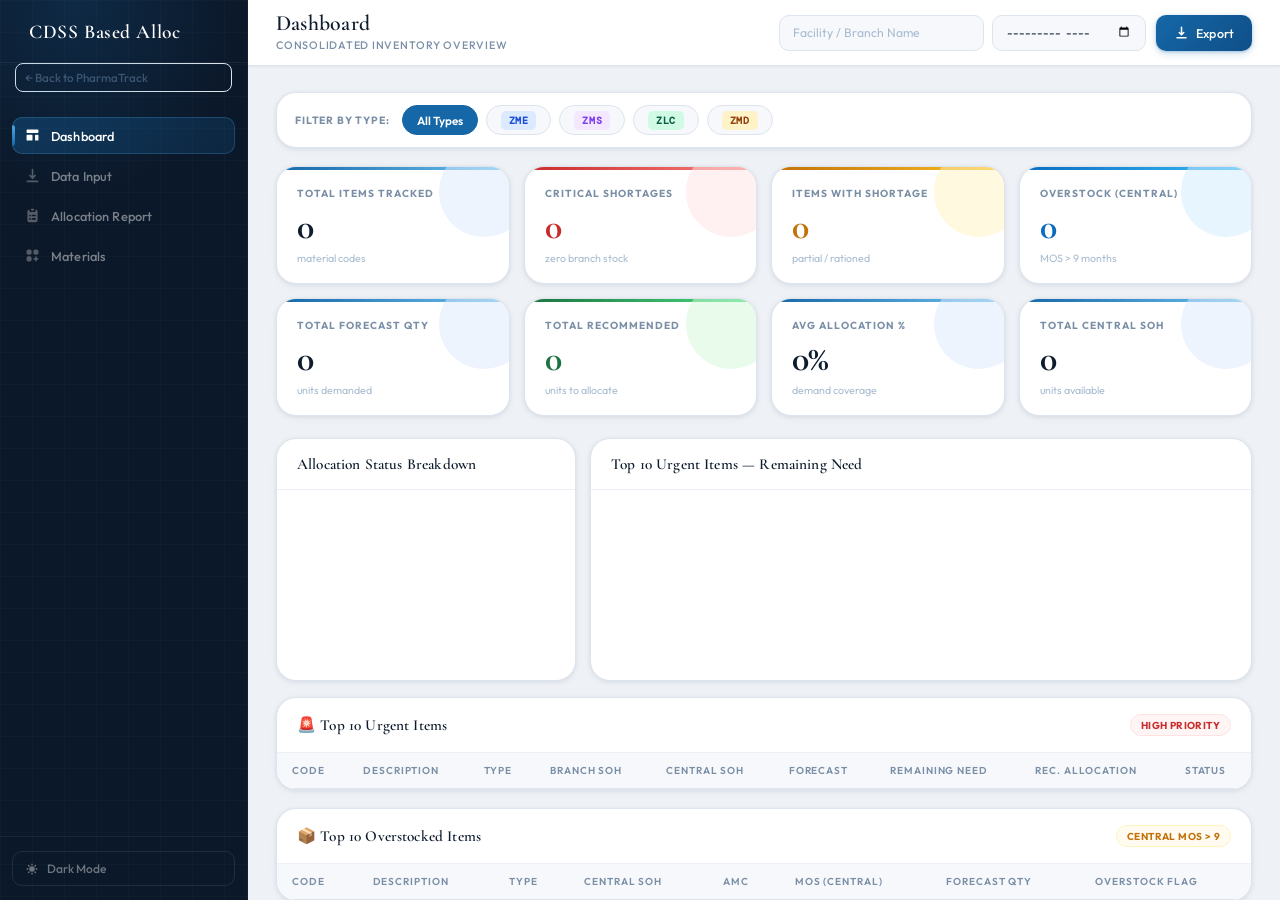
==== commit 13f6352a: "Add files via upload" ====
--- a/pharma-alloc.html
+++ b/pharma-alloc.html
@@ -1701,6 +1701,5 @@
 
   <!-- ══ PWA: service worker registration, install prompt, mobile drawer nav ══ -->
   <script src="pwa-register.js" defer></script>
-  <script src="pwa-mobile-nav.js" defer></script>
 </body>
 </html>
--- a/pwa-mobile.css
+++ b/pwa-mobile.css
@@ -1,210 +1,24 @@
 /* ════════════════════════════════════════════════════════════════
-   pwa-mobile.css — mobile-only responsive improvements.
-   Load this AFTER style.css:
-       <link rel="stylesheet" href="style.css" />
-       <link rel="stylesheet" href="css/pwa-mobile.css" />
+   pwa-mobile.css — PWA-only additions.
 
-   EVERY rule in this file is wrapped in a max-width media query, so
-   nothing here can ever change desktop/laptop layout. Safe to add
-   without touching the existing style.css.
+   IMPORTANT: this app already has a complete, native responsive/mobile
+   system built into style.css (search "RESPONSIVE — MOBILE" there) —
+   hamburger button (#mobile-menu-btn), drawer sidebar, table density,
+   sticky table headers/columns, tap target sizing, and its own JS
+   toggle logic already wired up inline in index.html. Do NOT duplicate
+   any of that here. This file exists only for things that are specific
+   to running as an INSTALLED PWA, which style.css has no reason to
+   already cover.
    ════════════════════════════════════════════════════════════════ */
 
-/* ── Respect the iPhone notch / home-indicator / status bar in
-   standalone (installed) mode. Harmless on desktop and in-browser. ── */
-:root {
-  --safe-top: env(safe-area-inset-top, 0px);
-  --safe-bottom: env(safe-area-inset-bottom, 0px);
-  --safe-left: env(safe-area-inset-left, 0px);
-  --safe-right: env(safe-area-inset-right, 0px);
-}
-
-@media (max-width: 900px) {
-
-  /* ══════════════════════════════════════════════════════════
-     1) LAYOUT / SIDEBAR — collapse to an off-canvas drawer
-     ══════════════════════════════════════════════════════════ */
+/* Respect the iPhone/Android notch, status bar, and home-indicator
+   when launched standalone (installed) — a no-op in a normal browser
+   tab, since env() falls back to 0px there. */
+@media (display-mode: standalone) {
   body {
-    padding-top: var(--safe-top);
-    padding-bottom: var(--safe-bottom);
-  }
-
-  #sidebar {
-    position: fixed;
-    top: 0;
-    left: 0;
-    height: 100vh;
-    height: 100dvh;
-    width: 82vw;
-    max-width: 320px;
-    z-index: 4000;
-    transform: translateX(-100%);
-    transition: transform 0.25s ease;
-    overflow-y: auto;
-    padding-top: calc(var(--safe-top) + 12px);
-    box-shadow: 2px 0 24px rgba(0,0,0,0.35);
-  }
-
-  #sidebar.mobile-open {
-    transform: translateX(0);
-  }
-
-  /* Dim/backdrop behind the open drawer — toggled via JS (see
-     pwa-mobile-nav.js snippet in the implementation instructions) */
-  .mobile-sidebar-backdrop {
-    display: none;
-    position: fixed;
-    inset: 0;
-    background: rgba(0,0,0,0.5);
-    z-index: 3900;
-  }
-  .mobile-sidebar-backdrop.active {
-    display: block;
-  }
-
-  /* Hamburger button to open the drawer — inject in the header */
-  .mobile-menu-toggle {
-    display: inline-flex;
-    align-items: center;
-    justify-content: center;
-    width: 40px;
-    height: 40px;
-    border-radius: 10px;
-    border: 1px solid var(--border, #22304a);
-    background: var(--surface, #0e1420);
-    color: var(--text, #e7ecf3);
-    font-size: 1.2rem;
-    cursor: pointer;
-  }
-
-  #main {
-    margin-left: 0 !important;
-    width: 100% !important;
-    padding: 12px !important;
-    padding-bottom: calc(16px + var(--safe-bottom));
-  }
-
-  /* ══════════════════════════════════════════════════════════
-     2) TABLES — horizontal scroll with sticky first column +
-        sticky header, so long/wide tables stay usable on a phone
-        instead of squeezing every column unreadably small.
-     ══════════════════════════════════════════════════════════ */
-  .table-wrap,
-  .um-table-wrap,
-  table {
-    max-width: 100%;
-  }
-
-  /* Wrap any bare <table> not already inside a scroll container.
-     (Apply class="table-scroll" around tables that need it, or rely
-     on this generic fallback selector.) */
-  table {
-    display: block;
-    overflow-x: auto;
-    -webkit-overflow-scrolling: touch;
-    white-space: nowrap;
-  }
-
-  table thead {
-    position: sticky;
-    top: 0;
-    z-index: 2;
-  }
-
-  /* Keep the first column (usually item/branch name) visible while
-     scrolling horizontally through wide tables — huge usability win
-     on mobile for tables with 10+ numeric columns. */
-  table tr > *:first-child {
-    position: sticky;
-    left: 0;
-    z-index: 1;
-    background: var(--surface, #0e1420);
-    box-shadow: 2px 0 4px rgba(0,0,0,0.15);
-  }
-  table thead tr > *:first-child {
-    z-index: 3;
-  }
-
-  /* Slightly denser padding + smaller font so more columns fit
-     on-screen before scrolling kicks in. */
-  table th,
-  table td {
-    padding: 8px 10px !important;
-    font-size: 0.76rem !important;
-  }
-
-  /* Existing card-style table (user-management) already ships its
-     own mobile layout at 640px in style.css — leave it as-is; this
-     block only affects the generic dense data tables. */
-
-  /* ══════════════════════════════════════════════════════════
-     3) FILTER BARS — stack vertically, full-width controls,
-        larger tap targets.
-     ══════════════════════════════════════════════════════════ */
-  [class*="filter"],
-  .exprisk-tab-bar {
-    flex-wrap: wrap;
-  }
-
-  [class*="filter-row"],
-  [class*="filter-bar"] {
-    flex-direction: column;
-    align-items: stretch !important;
-  }
-
-  select,
-  input[type="text"],
-  input[type="search"],
-  input[type="date"],
-  input[type="number"] {
-    font-size: 16px !important; /* prevents iOS Safari auto-zoom on focus */
-    min-height: 40px;
-  }
-
-  /* ══════════════════════════════════════════════════════════
-     4) BUTTONS — larger tap targets (44px min per WCAG/iOS HIG)
-     ══════════════════════════════════════════════════════════ */
-  .apply-btn,
-  button,
-  .btn {
-    min-height: 40px;
-    padding-top: 10px;
-    padding-bottom: 10px;
-  }
-
-  .apply-btn.small,
-  button.small {
-    min-height: 36px;
-  }
-
-  /* Give adjacent buttons breathing room so thumbs don't mis-tap */
-  .apply-btn + .apply-btn {
-    margin-left: 8px;
-  }
-
-  /* ══════════════════════════════════════════════════════════
-     5) MISC — modals/overlays should fill more of a small screen
-     ══════════════════════════════════════════════════════════ */
-  [class*="modal"] {
-    width: 94vw !important;
-    max-width: 94vw !important;
-    max-height: 88vh;
-    overflow-y: auto;
+    padding-top: env(safe-area-inset-top, 0px);
+    padding-bottom: env(safe-area-inset-bottom, 0px);
+    padding-left: env(safe-area-inset-left, 0px);
+    padding-right: env(safe-area-inset-right, 0px);
   }
 }
-
-/* ── Extra-small phones ── */
-@media (max-width: 400px) {
-  table th,
-  table td {
-    padding: 6px 8px !important;
-    font-size: 0.72rem !important;
-  }
-}
-
-/* ── Standalone (installed PWA) tweaks: hide any "install"/browser-only
-   affordances once the app is already running as an installed app. ── */
-@media (display-mode: standalone) {
-  .pwa-install-only {
-    display: none !important;
-  }
-}
